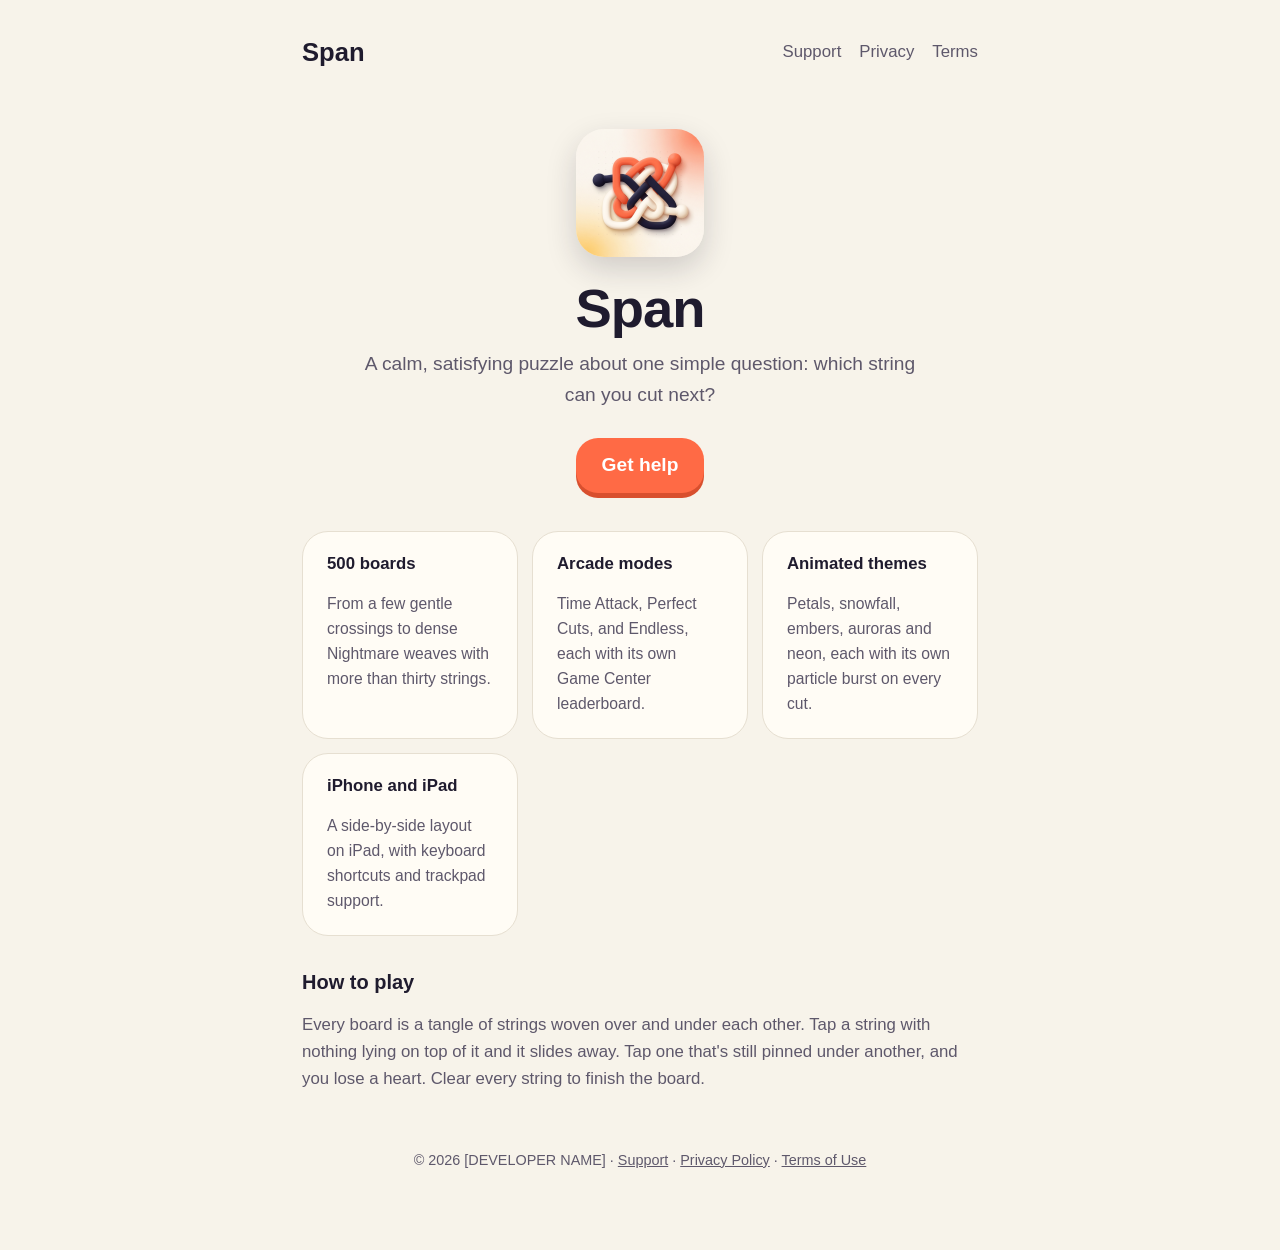
==== index.html @ 0a7c3360 "Add files via upload" ====
<!DOCTYPE html>
<html lang="en">
<head>
    <meta charset="utf-8">
    <meta name="viewport" content="width=device-width, initial-scale=1">
    <title>Span - Untangle Puzzle</title>
    <meta name="description" content="Span is a calm, satisfying puzzle about cutting tangled strings in the right order. 500 boards, three arcade modes, and animated themes for iPhone and iPad.">
    <link rel="icon" href="icon.png">
    <link rel="apple-touch-icon" href="apple-touch-icon.png">
    <link rel="stylesheet" href="style.css">
</head>
<body>
<main>
    <nav>
        <a class="brand" href="./">Span</a>
        <a href="support.html">Support</a>
        <a href="privacy.html">Privacy</a>
        <a href="terms.html">Terms</a>
    </nav>

    <section class="hero">
        <img class="app-icon" src="icon.png" alt="Span app icon">
        <h1>Span</h1>
        <p>A calm, satisfying puzzle about one simple question: which string can you cut next?</p>
        <p style="margin-top:18px"><a class="button" href="support.html">Get help</a></p>
    </section>

    <div class="features">
        <div class="card">
            <h3>500 boards</h3>
            <p>From a few gentle crossings to dense Nightmare weaves with more than thirty strings.</p>
        </div>
        <div class="card">
            <h3>Arcade modes</h3>
            <p>Time Attack, Perfect Cuts, and Endless, each with its own Game Center leaderboard.</p>
        </div>
        <div class="card">
            <h3>Animated themes</h3>
            <p>Petals, snowfall, embers, auroras and neon, each with its own particle burst on every cut.</p>
        </div>
        <div class="card">
            <h3>iPhone and iPad</h3>
            <p>A side-by-side layout on iPad, with keyboard shortcuts and trackpad support.</p>
        </div>
    </div>

    <h2>How to play</h2>
    <p>Every board is a tangle of strings woven over and under each other. Tap a string with nothing lying on top of it and it slides away. Tap one that's still pinned under another, and you lose a heart. Clear every string to finish the board.</p>

    <footer>
        <p>&copy; 2026 [DEVELOPER NAME] · <a href="support.html">Support</a> · <a href="privacy.html">Privacy Policy</a> · <a href="terms.html">Terms of Use</a></p>
    </footer>
</main>
</body>
</html>
---- style.css ----
/* Matches the app's Classic theme. */

@font-face {
    font-family: "Fredoka";
    src: url("fonts/Fredoka.ttf") format("truetype");
    font-weight: 300 700;
    font-display: swap;
}

:root {
    --background: #F7F3EA;
    --surface: #FFFCF5;
    --hairline: #E6DFD1;
    --ink: #1F1B2E;
    --body: #5E586B;
    --accent: #FF6A45;
    --link: #B23E1E;
    color-scheme: light dark;
}

@media (prefers-color-scheme: dark) {
    :root {
        --background: #15131F;
        --surface: #1F1C2B;
        --hairline: #2F2B3D;
        --ink: #F4EFE6;
        --body: #B3ACC2;
        --accent: #FF8262;
        --link: #FF9A7E;
    }
}

* { box-sizing: border-box; }

body {
    margin: 0;
    background: var(--background);
    color: var(--body);
    font-family: "Fredoka", -apple-system, BlinkMacSystemFont, "Helvetica Neue", sans-serif;
    font-size: 1.05rem;
    line-height: 1.6;
}

main {
    max-width: 720px;
    margin: 0 auto;
    padding: 32px 22px 64px;
}

nav {
    display: flex;
    align-items: center;
    gap: 18px;
    flex-wrap: wrap;
    margin-bottom: 36px;
}

nav .brand {
    font-size: 1.6rem;
    font-weight: 700;
    color: var(--ink);
    text-decoration: none;
    margin-right: auto;
}

nav a {
    color: var(--body);
    font-weight: 500;
    text-decoration: none;
}

nav a:hover, nav a[aria-current="page"] { color: var(--ink); }

h1, h2, h3 { color: var(--ink); line-height: 1.25; }
h1 { font-size: 2.2rem; margin: 0 0 6px; }
h2 { font-size: 1.25rem; margin: 34px 0 8px; }
h3 { font-size: 1.05rem; margin: 22px 0 4px; }

a { color: var(--link); }

.effective { margin-top: 0; font-size: 0.95rem; }

.card {
    background: var(--surface);
    border: 1px solid var(--hairline);
    border-radius: 26px;
    padding: 22px 24px;
    margin: 22px 0;
}

.hero {
    text-align: center;
    padding: 20px 0 10px;
}

.hero h1 { font-size: 3.4rem; letter-spacing: -1px; }

.hero .threads {
    display: block;
    margin: 4px auto 18px;
}

.hero p { font-size: 1.2rem; margin: 0 auto; max-width: 30em; }

.button {
    display: inline-block;
    margin-top: 10px;
    padding: 12px 26px;
    border-radius: 22px;
    background: var(--accent);
    color: #FFFFFF;
    font-weight: 600;
    text-decoration: none;
    box-shadow: 0 5px 0 #D84F2E;
}

.app-icon {
    display: block;
    width: 128px;
    height: 128px;
    margin: 0 auto 18px;
    border-radius: 28px;
    box-shadow: 0 12px 30px rgba(31, 27, 46, 0.18);
}

.features {
    display: grid;
    grid-template-columns: repeat(auto-fit, minmax(200px, 1fr));
    gap: 14px;
    margin: 28px 0;
}

.features .card { margin: 0; }
.features h3 { margin-top: 0; }
.features p { margin-bottom: 0; font-size: 0.98rem; }

.faq details {
    background: var(--surface);
    border: 1px solid var(--hairline);
    border-radius: 18px;
    padding: 14px 18px;
    margin: 10px 0;
}

.faq summary {
    color: var(--ink);
    font-weight: 600;
    cursor: pointer;
}

.faq details p { margin: 10px 0 2px; }

kbd {
    font-family: inherit;
    font-size: 0.9em;
    padding: 1px 7px;
    border: 1px solid var(--hairline);
    border-bottom-width: 3px;
    border-radius: 7px;
    background: var(--surface);
    color: var(--ink);
}

footer {
    margin-top: 56px;
    font-size: 0.9rem;
    text-align: center;
}

footer a { color: var(--body); }
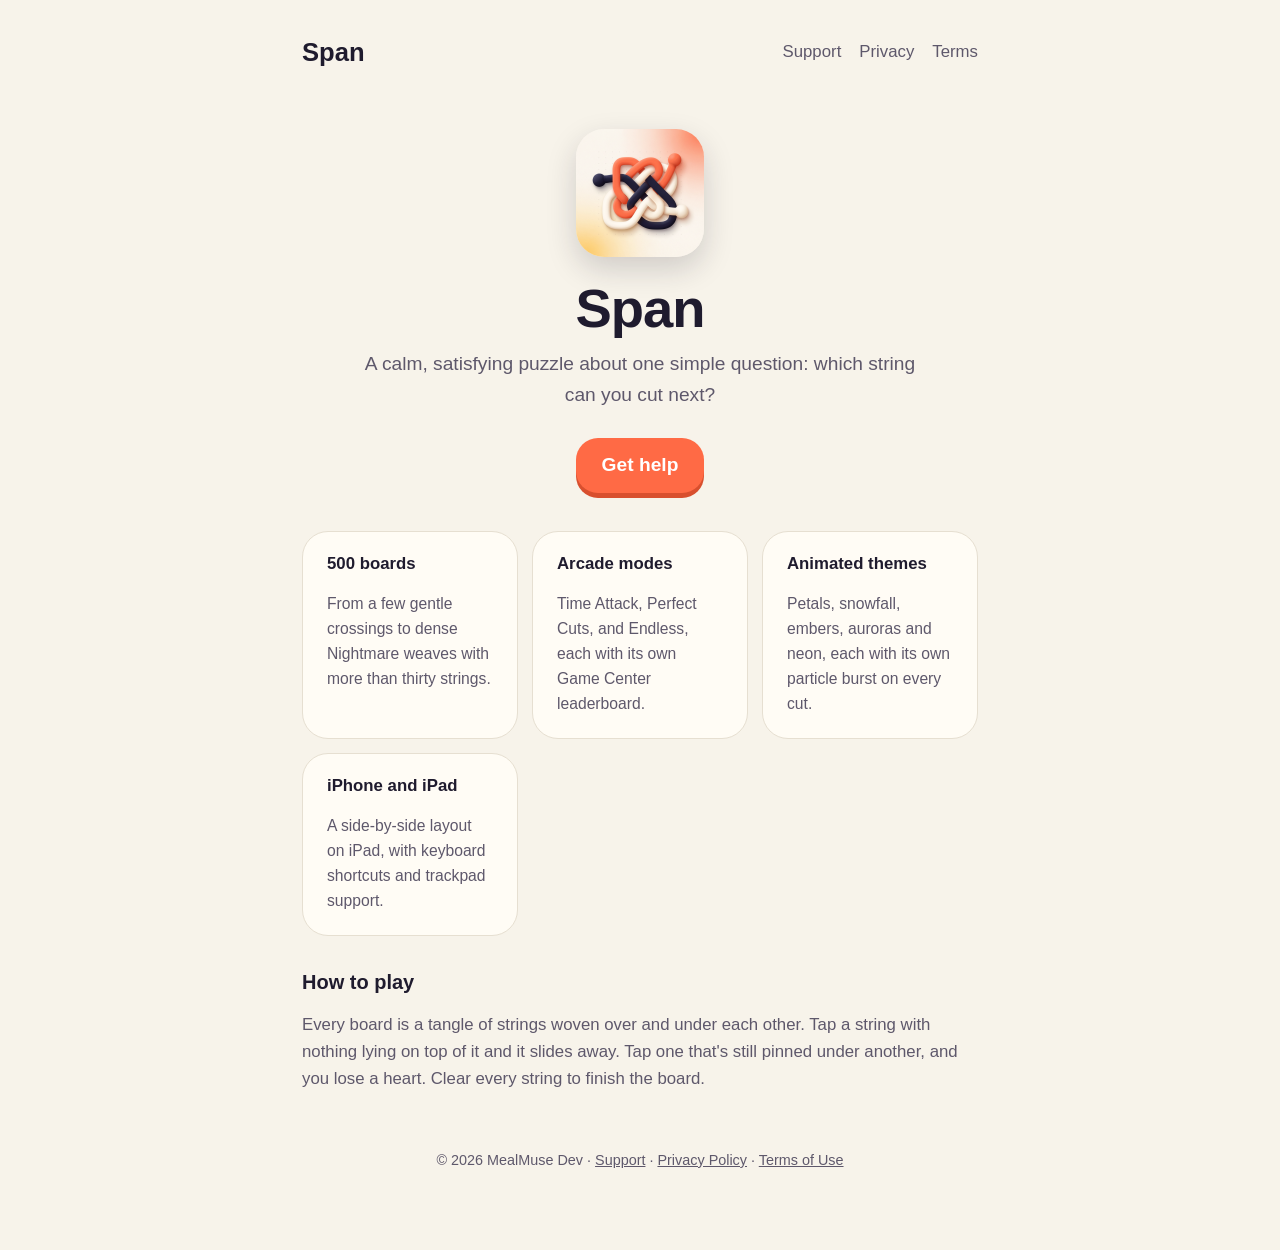
==== commit 3dafd8d9: "Add files via upload" ====
--- a/index.html
+++ b/index.html
@@ -48,7 +48,7 @@
     <p>Every board is a tangle of strings woven over and under each other. Tap a string with nothing lying on top of it and it slides away. Tap one that's still pinned under another, and you lose a heart. Clear every string to finish the board.</p>
 
     <footer>
-        <p>&copy; 2026 [DEVELOPER NAME] · <a href="support.html">Support</a> · <a href="privacy.html">Privacy Policy</a> · <a href="terms.html">Terms of Use</a></p>
+        <p>&copy; 2026 MealMuse Dev · <a href="support.html">Support</a> · <a href="privacy.html">Privacy Policy</a> · <a href="terms.html">Terms of Use</a></p>
     </footer>
 </main>
 </body>
